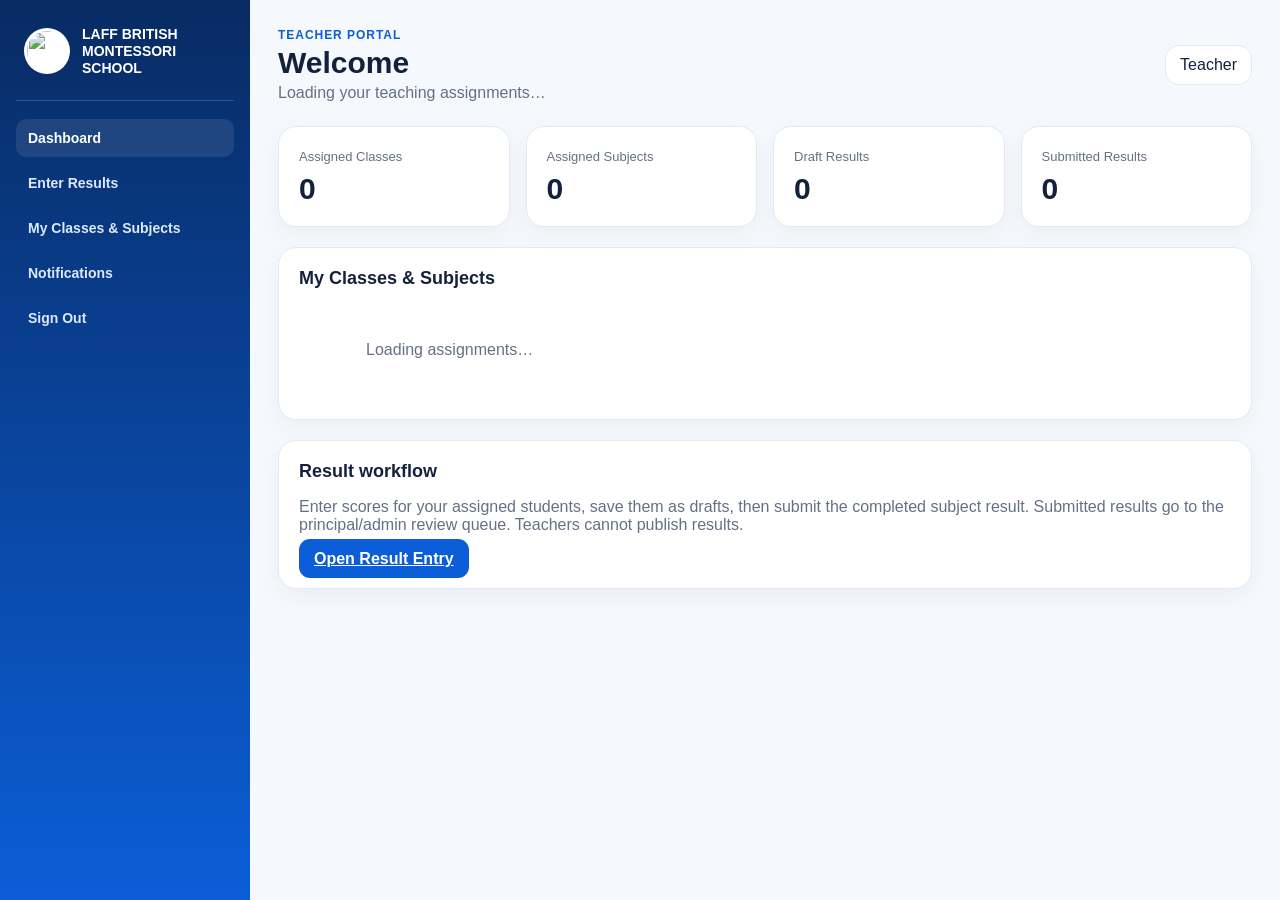
==== index.html @ f20986a4 "Create live teacher dashboard" ====
<!doctype html><html lang="en"><head><meta charset="utf-8"><meta name="viewport" content="width=device-width,initial-scale=1"><title>Teacher Dashboard | Laff British Montessori School</title><link rel="stylesheet" href="assets/styles.css"><script src="https://cdn.jsdelivr.net/npm/@supabase/supabase-js@2"></script><script src="assets/supabase.js"></script></head><body><div class="shell"><aside class="side"><div class="brand"><img src="https://i.ibb.co/whtP8S5v/image.png"><b>LAFF BRITISH<br>MONTESSORI SCHOOL</b></div><nav class="nav"><a class="active" href="index.html">Dashboard</a><a href="results.html">Enter Results</a><a href="#assignments">My Classes & Subjects</a><a href="#">Notifications</a><a href="#" id="signout">Sign Out</a></nav></aside><main class="main"><header class="top"><div><div class="eyebrow">Teacher Portal</div><h1 id="welcome">Welcome</h1><div id="context" style="color:#667085">Loading your teaching assignments…</div></div><div class="userbox" id="teacherbox">Teacher</div></header><section class="grid"><div class="card stat"><span>Assigned Classes</span><strong id="classes">0</strong></div><div class="card stat"><span>Assigned Subjects</span><strong id="subjects">0</strong></div><div class="card stat"><span>Draft Results</span><strong id="drafts">0</strong></div><div class="card stat"><span>Submitted Results</span><strong id="submitted">0</strong></div></section><section class="section" id="assignments"><div class="card"><h2>My Classes & Subjects</h2><div id="assignmentList" class="assignments"><div class="empty">Loading assignments…</div></div></div></section><section class="section"><div class="card"><h2>Result workflow</h2><p style="color:#667085">Enter scores for your assigned students, save them as drafts, then submit the completed subject result. Submitted results go to the principal/admin review queue. Teachers cannot publish results.</p><a class="btn primary" href="results.html">Open Result Entry</a></div></section></main></div><script>const esc=s=>String(s??'').replace(/[&<>"']/g,m=>({'&':'&amp;','<':'&lt;','>':'&gt;','"':'&quot;',"'":'&#039;'}[m]));async function init(){const {data:{user}}=await db.auth.getUser();if(!user){location.href='login.html';return}const {data:p,error:pe}=await db.from('profiles').select('role,full_name,is_active').eq('id',user.id).single();if(pe||!p?.is_active||p.role!=='TEACHER'){await db.auth.signOut();location.href='login.html';return}teacherbox.textContent=p.full_name||user.email;welcome.textContent='Welcome, '+(p.full_name||'Teacher');const {data:t}=await db.from('teachers').select('id,staff_id,full_name,email').eq('user_id',user.id).single();if(!t){assignmentList.innerHTML='<div class="empty">Your teacher profile has not been linked yet. Please contact the administrator.</div>';return}const {data:a,error}=await db.from('class_subjects').select('id,class_id,subject_id,classes(id,name,level),subjects(id,name,code)').eq('teacher_id',t.id);if(error){assignmentList.innerHTML='<div class="empty">Unable to load assignments.</div>';return}const rows=a||[];classes.textContent=new Set(rows.map(x=>x.class_id)).size;subjects.textContent=new Set(rows.map(x=>x.subject_id)).size;assignmentList.innerHTML=rows.length?rows.map(x=>`<article class="assignment"><span class="pill">${esc(x.classes?.level||'Class')}</span><h3>${esc(x.classes?.name||'Class')}</h3><div style="color:#667085;margin-bottom:12px">${esc(x.subjects?.name||'Subject')} ${x.subjects?.code?`· ${esc(x.subjects.code)}`:''}</div><a class="btn secondary" href="results.html?class=${x.class_id}&subject=${x.subject_id}">Enter Result</a></article>`).join(''):'<div class="empty">No class/subject assignments yet.</div>';const {data:r}=await db.from('results').select('status,subject_id,class_subject:subject_id').eq('created_by',user.id);drafts.textContent=(r||[]).filter(x=>x.status==='DRAFT').length;submitted.textContent=(r||[]).filter(x=>x.status==='SUBMITTED').length;context.textContent=`Staff ID: ${t.staff_id||'Not set'} · ${rows.length} teaching assignment(s)`}signout.onclick=async e=>{e.preventDefault();await db.auth.signOut();location.href='login.html'};init();</script></body></html>
---- assets/styles.css ----
:root{--blue:#0b5ed7;--deep:#082b63;--yellow:#f4c20d;--ink:#14213d;--muted:#667085;--bg:#f5f8fc;--line:#e5eaf2;--white:#fff}*{box-sizing:border-box}body{margin:0;font-family:Inter,Arial,sans-serif;background:var(--bg);color:var(--ink)}button,input,select,textarea{font:inherit}.shell{display:flex;min-height:100vh}.side{width:250px;background:linear-gradient(180deg,#082b63,#0b5ed7);color:#fff;padding:22px 16px;position:fixed;inset:0 auto 0 0;z-index:5}.brand{display:flex;gap:12px;align-items:center;padding:4px 8px 24px;border-bottom:1px solid #ffffff2a}.brand img{width:46px;height:46px;border-radius:50%;background:#fff;padding:3px}.brand b{font-size:14px;line-height:1.2}.nav{padding-top:18px;display:grid;gap:7px}.nav a{color:#dce9ff;text-decoration:none;padding:11px 12px;border-radius:10px;font-weight:700;font-size:14px}.nav a:hover,.nav a.active{background:#ffffff18;color:#fff}.main{margin-left:250px;width:calc(100% - 250px);padding:28px}.top{display:flex;justify-content:space-between;align-items:center;gap:16px;margin-bottom:24px}.eyebrow{color:var(--blue);font-size:12px;font-weight:800;text-transform:uppercase;letter-spacing:.08em}.top h1{margin:4px 0;font-size:30px}.userbox{background:#fff;border:1px solid var(--line);padding:10px 14px;border-radius:14px}.grid{display:grid;grid-template-columns:repeat(4,minmax(0,1fr));gap:16px}.card{background:#fff;border:1px solid var(--line);border-radius:18px;padding:20px;box-shadow:0 8px 24px #16345d0b}.stat strong{display:block;font-size:30px;margin-top:7px}.stat span{color:var(--muted);font-size:13px}.section{margin-top:20px}.section h2{font-size:18px;margin:0 0 12px}.assignments{display:grid;grid-template-columns:repeat(3,minmax(0,1fr));gap:14px}.assignment{border:1px solid var(--line);border-radius:16px;padding:18px}.assignment h3{margin:0 0 6px}.pill{display:inline-flex;padding:5px 9px;border-radius:999px;background:#edf4ff;color:var(--blue);font-size:12px;font-weight:800}.btn{border:0;border-radius:11px;padding:11px 15px;font-weight:800;cursor:pointer}.primary{background:var(--blue);color:#fff}.secondary{background:#eef3f9;color:var(--ink)}.danger{background:#feeceb;color:#b42318}.formgrid{display:grid;grid-template-columns:repeat(4,minmax(0,1fr));gap:14px}.field label{display:block;font-size:12px;font-weight:800;margin-bottom:6px}.field input,.field select,.field textarea{width:100%;border:1px solid #d8dee9;border-radius:10px;padding:10px;background:#fff}.tablewrap{overflow:auto;border:1px solid var(--line);border-radius:16px;background:#fff}.table{width:100%;border-collapse:collapse;min-width:900px}.table th,.table td{padding:11px;border-bottom:1px solid var(--line);text-align:left;font-size:13px}.table th{background:#f7f9fc;font-size:11px;text-transform:uppercase;color:#667085}.score{width:90px}.toolbar{display:flex;gap:10px;align-items:end;flex-wrap:wrap}.notice{padding:12px 14px;border-radius:12px;background:#fff7d6;color:#765b00;margin:14px 0}.hidden{display:none!important}.empty{text-align:center;padding:40px;color:var(--muted)}.login{min-height:100vh;display:grid;place-items:center;background:linear-gradient(135deg,#082b63,#0b5ed7)}.loginbox{width:min(430px,92vw);background:#fff;border-radius:22px;padding:32px;box-shadow:0 25px 60px #001b4538}.loginbox img{width:72px;height:72px;display:block;margin:auto;border-radius:50%}.loginbox h1{text-align:center;font-size:24px}.loginbox p{text-align:center;color:var(--muted)}.loginbox .field{margin:14px 0}.loginbox button{width:100%}.toast{position:fixed;right:24px;bottom:24px;background:#12233f;color:#fff;padding:12px 16px;border-radius:12px;z-index:20}.status{font-size:11px;font-weight:800;padding:5px 8px;border-radius:999px}.draft{background:#fff4cc;color:#8a6500}.submitted{background:#e8f1ff;color:#175cd3}.published{background:#e8f7ee;color:#087443}@media(max-width:1000px){.side{width:210px}.main{margin-left:210px;width:calc(100% - 210px)}.grid{grid-template-columns:repeat(2,1fr)}.assignments{grid-template-columns:1fr 1fr}.formgrid{grid-template-columns:1fr 1fr}}@media(max-width:700px){.side{position:static;width:100%;min-height:auto}.shell{display:block}.main{margin:0;width:100%;padding:18px}.nav{grid-template-columns:repeat(2,1fr)}.grid,.assignments,.formgrid{grid-template-columns:1fr}.top{align-items:flex-start;flex-direction:column}.brand{justify-content:center}}
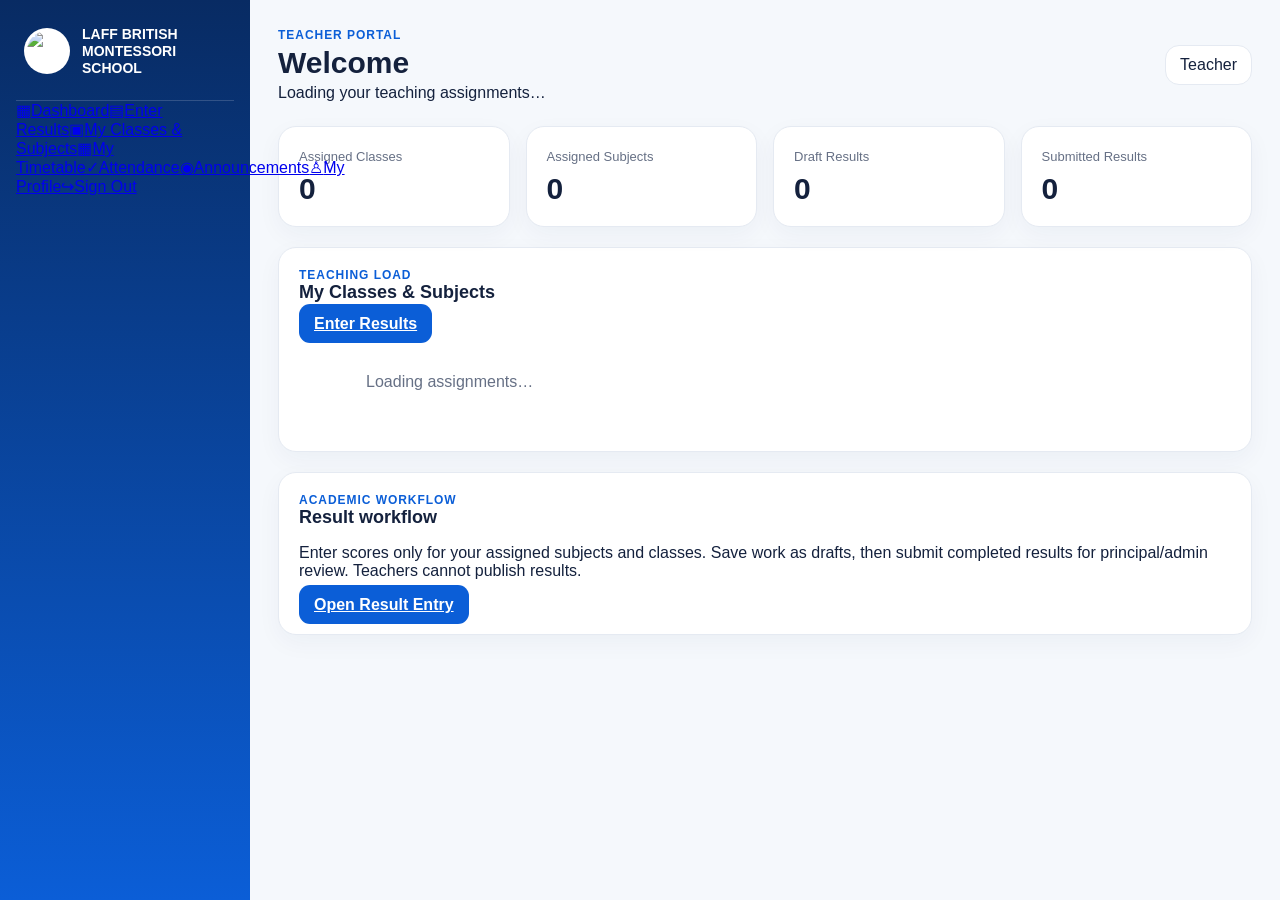
==== commit b212af7e: "Standardize teacher dashboard with shared sidebar" ====
--- a/index.html
+++ b/index.html
@@ -1 +1 @@
-<!doctype html><html lang="en"><head><meta charset="utf-8"><meta name="viewport" content="width=device-width,initial-scale=1"><title>Teacher Dashboard | Laff British Montessori School</title><link rel="stylesheet" href="assets/styles.css"><script src="https://cdn.jsdelivr.net/npm/@supabase/supabase-js@2"></script><script src="assets/supabase.js"></script></head><body><div class="shell"><aside class="side"><div class="brand"><img src="https://i.ibb.co/whtP8S5v/image.png"><b>LAFF BRITISH<br>MONTESSORI SCHOOL</b></div><nav class="nav"><a class="active" href="index.html">Dashboard</a><a href="results.html">Enter Results</a><a href="#assignments">My Classes & Subjects</a><a href="#">Notifications</a><a href="#" id="signout">Sign Out</a></nav></aside><main class="main"><header class="top"><div><div class="eyebrow">Teacher Portal</div><h1 id="welcome">Welcome</h1><div id="context" style="color:#667085">Loading your teaching assignments…</div></div><div class="userbox" id="teacherbox">Teacher</div></header><section class="grid"><div class="card stat"><span>Assigned Classes</span><strong id="classes">0</strong></div><div class="card stat"><span>Assigned Subjects</span><strong id="subjects">0</strong></div><div class="card stat"><span>Draft Results</span><strong id="drafts">0</strong></div><div class="card stat"><span>Submitted Results</span><strong id="submitted">0</strong></div></section><section class="section" id="assignments"><div class="card"><h2>My Classes & Subjects</h2><div id="assignmentList" class="assignments"><div class="empty">Loading assignments…</div></div></div></section><section class="section"><div class="card"><h2>Result workflow</h2><p style="color:#667085">Enter scores for your assigned students, save them as drafts, then submit the completed subject result. Submitted results go to the principal/admin review queue. Teachers cannot publish results.</p><a class="btn primary" href="results.html">Open Result Entry</a></div></section></main></div><script>const esc=s=>String(s??'').replace(/[&<>"']/g,m=>({'&':'&amp;','<':'&lt;','>':'&gt;','"':'&quot;',"'":'&#039;'}[m]));async function init(){const {data:{user}}=await db.auth.getUser();if(!user){location.href='login.html';return}const {data:p,error:pe}=await db.from('profiles').select('role,full_name,is_active').eq('id',user.id).single();if(pe||!p?.is_active||p.role!=='TEACHER'){await db.auth.signOut();location.href='login.html';return}teacherbox.textContent=p.full_name||user.email;welcome.textContent='Welcome, '+(p.full_name||'Teacher');const {data:t}=await db.from('teachers').select('id,staff_id,full_name,email').eq('user_id',user.id).single();if(!t){assignmentList.innerHTML='<div class="empty">Your teacher profile has not been linked yet. Please contact the administrator.</div>';return}const {data:a,error}=await db.from('class_subjects').select('id,class_id,subject_id,classes(id,name,level),subjects(id,name,code)').eq('teacher_id',t.id);if(error){assignmentList.innerHTML='<div class="empty">Unable to load assignments.</div>';return}const rows=a||[];classes.textContent=new Set(rows.map(x=>x.class_id)).size;subjects.textContent=new Set(rows.map(x=>x.subject_id)).size;assignmentList.innerHTML=rows.length?rows.map(x=>`<article class="assignment"><span class="pill">${esc(x.classes?.level||'Class')}</span><h3>${esc(x.classes?.name||'Class')}</h3><div style="color:#667085;margin-bottom:12px">${esc(x.subjects?.name||'Subject')} ${x.subjects?.code?`· ${esc(x.subjects.code)}`:''}</div><a class="btn secondary" href="results.html?class=${x.class_id}&subject=${x.subject_id}">Enter Result</a></article>`).join(''):'<div class="empty">No class/subject assignments yet.</div>';const {data:r}=await db.from('results').select('status,subject_id,class_subject:subject_id').eq('created_by',user.id);drafts.textContent=(r||[]).filter(x=>x.status==='DRAFT').length;submitted.textContent=(r||[]).filter(x=>x.status==='SUBMITTED').length;context.textContent=`Staff ID: ${t.staff_id||'Not set'} · ${rows.length} teaching assignment(s)`}signout.onclick=async e=>{e.preventDefault();await db.auth.signOut();location.href='login.html'};init();</script></body></html>+<!doctype html><html lang="en"><head><meta charset="utf-8"><meta name="viewport" content="width=device-width,initial-scale=1"><title>Teacher Dashboard | Laff British Montessori School</title><link rel="stylesheet" href="assets/styles.css"><script src="https://cdn.jsdelivr.net/npm/@supabase/supabase-js@2"></script><script src="assets/supabase.js"></script></head><body><div class="shell"><aside class="side"><div class="brand"><img src="https://i.ibb.co/whtP8S5v/image.png" alt="Laff British Montessori School"><b>LAFF BRITISH<br>MONTESSORI SCHOOL</b></div><nav></nav></aside><main class="main"><header class="top"><div><div class="eyebrow">Teacher Portal</div><h1 id="welcome">Welcome</h1><div id="context">Loading your teaching assignments…</div></div><div class="userbox" id="teacherbox">Teacher</div></header><section class="grid"><div class="card stat"><span>Assigned Classes</span><strong id="classes">0</strong></div><div class="card stat"><span>Assigned Subjects</span><strong id="subjects">0</strong></div><div class="card stat"><span>Draft Results</span><strong id="drafts">0</strong></div><div class="card stat"><span>Submitted Results</span><strong id="submitted">0</strong></div></section><section class="section" id="assignments"><div class="card"><div class="section-head"><div><div class="eyebrow">Teaching Load</div><h2>My Classes & Subjects</h2></div><a class="btn primary" href="results.html">Enter Results</a></div><div id="assignmentList" class="assignments"><div class="empty">Loading assignments…</div></div></div></section><section class="section"><div class="card"><div class="section-head"><div><div class="eyebrow">Academic Workflow</div><h2>Result workflow</h2></div></div><p class="muted">Enter scores only for your assigned subjects and classes. Save work as drafts, then submit completed results for principal/admin review. Teachers cannot publish results.</p><a class="btn primary" href="results.html">Open Result Entry</a></div></section></main></div><script src="assets/sidebar.js"></script><script>const esc=s=>String(s??'').replace(/[&<>"']/g,m=>({'&':'&amp;','<':'&lt;','>':'&gt;','"':'&quot;',"'":'&#039;'}[m]));async function init(){const {data:{user}}=await db.auth.getUser();if(!user){location.href='login.html';return}const {data:p,error:pe}=await db.from('profiles').select('role,full_name,is_active').eq('id',user.id).single();if(pe||!p?.is_active||p.role!=='TEACHER'){await db.auth.signOut();location.href='login.html';return}teacherbox.textContent=p.full_name||user.email;welcome.textContent='Welcome, '+(p.full_name||'Teacher');const {data:t}=await db.from('teachers').select('id,staff_id,full_name,email').eq('user_id',user.id).single();if(!t){assignmentList.innerHTML='<div class="empty">Your teacher profile has not been linked yet. Please contact the administrator.</div>';return}const {data:a,error}=await db.from('class_subjects').select('id,class_id,subject_id,classes(id,name,level),subjects(id,name,code)').eq('teacher_id',t.id);if(error){assignmentList.innerHTML='<div class="empty">Unable to load assignments.</div>';return}const rows=a||[];classes.textContent=new Set(rows.map(x=>x.class_id)).size;subjects.textContent=new Set(rows.map(x=>x.subject_id)).size;assignmentList.innerHTML=rows.length?rows.map(x=>`<article class="assignment"><span class="pill">${esc(x.classes?.level||'Class')}</span><h3>${esc(x.classes?.name||'Class')}</h3><div class="muted assignment-subject">${esc(x.subjects?.name||'Subject')} ${x.subjects?.code?`· ${esc(x.subjects.code)}`:''}</div><a class="btn secondary" href="results.html?class=${x.class_id}&subject=${x.subject_id}">Enter Result</a></article>`).join(''):'<div class="empty">No class/subject assignments yet.</div>';const {data:r}=await db.from('results').select('status,subject_id').eq('created_by',user.id);drafts.textContent=(r||[]).filter(x=>x.status==='DRAFT').length;submitted.textContent=(r||[]).filter(x=>x.status==='SUBMITTED').length;context.textContent=`Staff ID: ${t.staff_id||'Not set'} · ${rows.length} teaching assignment(s)`}init();</script></body></html>
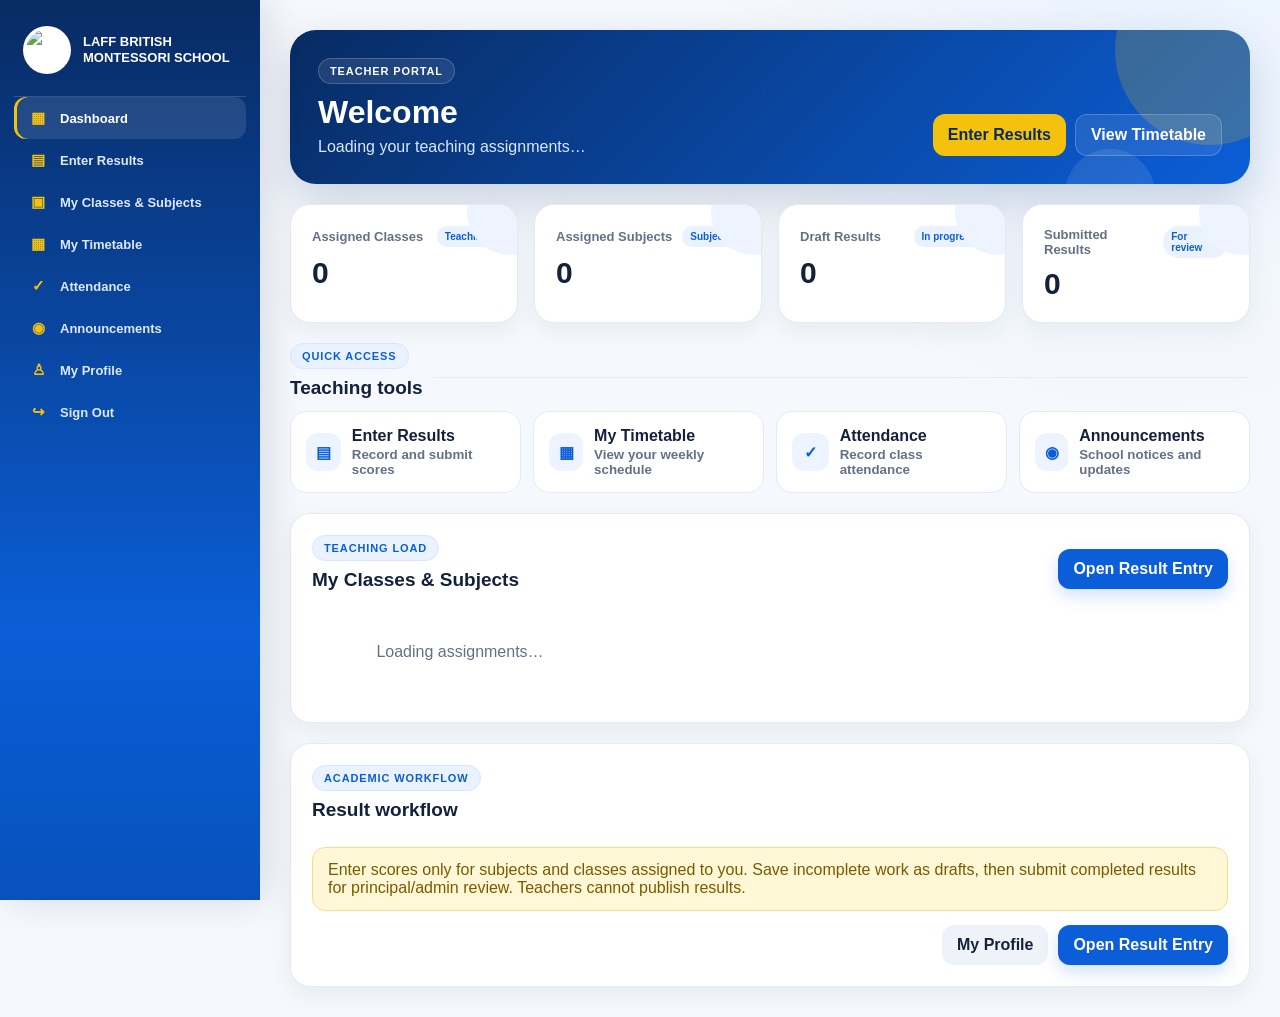
==== commit 0396f847: "Upgrade teacher dashboard experience" ====
--- a/index.html
+++ b/index.html
@@ -1 +1 @@
-<!doctype html><html lang="en"><head><meta charset="utf-8"><meta name="viewport" content="width=device-width,initial-scale=1"><title>Teacher Dashboard | Laff British Montessori School</title><link rel="stylesheet" href="assets/styles.css"><script src="https://cdn.jsdelivr.net/npm/@supabase/supabase-js@2"></script><script src="assets/supabase.js"></script></head><body><div class="shell"><aside class="side"><div class="brand"><img src="https://i.ibb.co/whtP8S5v/image.png" alt="Laff British Montessori School"><b>LAFF BRITISH<br>MONTESSORI SCHOOL</b></div><nav></nav></aside><main class="main"><header class="top"><div><div class="eyebrow">Teacher Portal</div><h1 id="welcome">Welcome</h1><div id="context">Loading your teaching assignments…</div></div><div class="userbox" id="teacherbox">Teacher</div></header><section class="grid"><div class="card stat"><span>Assigned Classes</span><strong id="classes">0</strong></div><div class="card stat"><span>Assigned Subjects</span><strong id="subjects">0</strong></div><div class="card stat"><span>Draft Results</span><strong id="drafts">0</strong></div><div class="card stat"><span>Submitted Results</span><strong id="submitted">0</strong></div></section><section class="section" id="assignments"><div class="card"><div class="section-head"><div><div class="eyebrow">Teaching Load</div><h2>My Classes & Subjects</h2></div><a class="btn primary" href="results.html">Enter Results</a></div><div id="assignmentList" class="assignments"><div class="empty">Loading assignments…</div></div></div></section><section class="section"><div class="card"><div class="section-head"><div><div class="eyebrow">Academic Workflow</div><h2>Result workflow</h2></div></div><p class="muted">Enter scores only for your assigned subjects and classes. Save work as drafts, then submit completed results for principal/admin review. Teachers cannot publish results.</p><a class="btn primary" href="results.html">Open Result Entry</a></div></section></main></div><script src="assets/sidebar.js"></script><script>const esc=s=>String(s??'').replace(/[&<>"']/g,m=>({'&':'&amp;','<':'&lt;','>':'&gt;','"':'&quot;',"'":'&#039;'}[m]));async function init(){const {data:{user}}=await db.auth.getUser();if(!user){location.href='login.html';return}const {data:p,error:pe}=await db.from('profiles').select('role,full_name,is_active').eq('id',user.id).single();if(pe||!p?.is_active||p.role!=='TEACHER'){await db.auth.signOut();location.href='login.html';return}teacherbox.textContent=p.full_name||user.email;welcome.textContent='Welcome, '+(p.full_name||'Teacher');const {data:t}=await db.from('teachers').select('id,staff_id,full_name,email').eq('user_id',user.id).single();if(!t){assignmentList.innerHTML='<div class="empty">Your teacher profile has not been linked yet. Please contact the administrator.</div>';return}const {data:a,error}=await db.from('class_subjects').select('id,class_id,subject_id,classes(id,name,level),subjects(id,name,code)').eq('teacher_id',t.id);if(error){assignmentList.innerHTML='<div class="empty">Unable to load assignments.</div>';return}const rows=a||[];classes.textContent=new Set(rows.map(x=>x.class_id)).size;subjects.textContent=new Set(rows.map(x=>x.subject_id)).size;assignmentList.innerHTML=rows.length?rows.map(x=>`<article class="assignment"><span class="pill">${esc(x.classes?.level||'Class')}</span><h3>${esc(x.classes?.name||'Class')}</h3><div class="muted assignment-subject">${esc(x.subjects?.name||'Subject')} ${x.subjects?.code?`· ${esc(x.subjects.code)}`:''}</div><a class="btn secondary" href="results.html?class=${x.class_id}&subject=${x.subject_id}">Enter Result</a></article>`).join(''):'<div class="empty">No class/subject assignments yet.</div>';const {data:r}=await db.from('results').select('status,subject_id').eq('created_by',user.id);drafts.textContent=(r||[]).filter(x=>x.status==='DRAFT').length;submitted.textContent=(r||[]).filter(x=>x.status==='SUBMITTED').length;context.textContent=`Staff ID: ${t.staff_id||'Not set'} · ${rows.length} teaching assignment(s)`}init();</script></body></html>+<!doctype html><html lang="en"><head><meta charset="utf-8"><meta name="viewport" content="width=device-width,initial-scale=1"><title>Teacher Dashboard | Laff British Montessori School</title><link rel="stylesheet" href="assets/styles.css"><style>.dashboard-hero{background:linear-gradient(135deg,#082b63,#0b5ed7);color:#fff;border-radius:26px;padding:28px;position:relative;overflow:hidden;margin-bottom:20px;box-shadow:0 18px 45px rgba(8,43,99,.18)}.dashboard-hero:after{content:'';position:absolute;width:190px;height:190px;border-radius:50%;right:-55px;top:-75px;background:#f4c20d33}.dashboard-hero:before{content:'';position:absolute;width:90px;height:90px;border-radius:50%;right:95px;bottom:-55px;background:#ffffff18}.hero-row{display:flex;justify-content:space-between;align-items:flex-end;gap:20px;position:relative;z-index:1}.hero-row h1{font-size:32px;margin:10px 0 7px}.hero-row p{margin:0;color:#dbe8ff;max-width:650px}.hero-actions{display:flex;gap:9px;flex-wrap:wrap}.hero-actions .btn{background:#f4c20d;color:#082b63}.hero-actions .btn.alt{background:#ffffff18;color:#fff;border:1px solid #ffffff33}.stat .label-row{display:flex;justify-content:space-between;gap:8px;align-items:center}.stat .mini{font-size:10px;font-weight:900;color:#0b5ed7;background:#eaf2ff;padding:5px 8px;border-radius:999px}.section-title{display:flex;align-items:center;gap:10px}.section-title:after{content:'';height:1px;background:#e7edf5;flex:1}.assignment .assignment-top{display:flex;justify-content:space-between;gap:10px;align-items:flex-start}.quick-grid{display:grid;grid-template-columns:repeat(4,1fr);gap:12px}.quick-link{display:flex;align-items:center;gap:11px;padding:15px;border:1px solid var(--line);border-radius:16px;text-decoration:none;color:var(--ink);background:#fff;font-weight:800;transition:.2s}.quick-link:hover{transform:translateY(-2px);box-shadow:0 10px 25px rgba(17,45,80,.08)}.quick-icon{width:38px;height:38px;border-radius:12px;display:grid;place-items:center;background:#edf4ff;color:#0b5ed7;font-weight:900}.quick-link small{display:block;color:var(--muted);font-weight:600;margin-top:2px}@media(max-width:1000px){.quick-grid{grid-template-columns:1fr 1fr}}@media(max-width:700px){.hero-row{align-items:flex-start;flex-direction:column}.hero-actions{width:100%}.hero-actions .btn{flex:1}}</style><script src="https://cdn.jsdelivr.net/npm/@supabase/supabase-js@2"></script><script src="assets/supabase.js"></script></head><body><div class="shell"><aside class="side"><div class="brand"><img src="https://i.ibb.co/whtP8S5v/image.png" alt="Laff British Montessori School"><b>LAFF BRITISH<br>MONTESSORI SCHOOL</b></div><nav></nav></aside><main class="main"><section class="dashboard-hero"><div class="hero-row"><div><div class="eyebrow" style="background:#ffffff18;color:#fff;border-color:#ffffff30">Teacher Portal</div><h1 id="welcome">Welcome</h1><p id="context">Loading your teaching assignments…</p></div><div class="hero-actions"><a class="btn" href="results.html">Enter Results</a><a class="btn alt" href="timetable.html">View Timetable</a></div></div></section><section class="grid"><div class="card stat"><div class="label-row"><span>Assigned Classes</span><span class="mini">Teaching</span></div><strong id="classes">0</strong></div><div class="card stat"><div class="label-row"><span>Assigned Subjects</span><span class="mini">Subjects</span></div><strong id="subjects">0</strong></div><div class="card stat"><div class="label-row"><span>Draft Results</span><span class="mini">In progress</span></div><strong id="drafts">0</strong></div><div class="card stat"><div class="label-row"><span>Submitted Results</span><span class="mini">For review</span></div><strong id="submitted">0</strong></div></section><section class="section"><div class="section-title"><div><div class="eyebrow">Quick Access</div><h2>Teaching tools</h2></div></div><div class="quick-grid"><a class="quick-link" href="results.html"><span class="quick-icon">▤</span><span>Enter Results<small>Record and submit scores</small></span></a><a class="quick-link" href="timetable.html"><span class="quick-icon">▦</span><span>My Timetable<small>View your weekly schedule</small></span></a><a class="quick-link" href="attendance.html"><span class="quick-icon">✓</span><span>Attendance<small>Record class attendance</small></span></a><a class="quick-link" href="announcements.html"><span class="quick-icon">◉</span><span>Announcements<small>School notices and updates</small></span></a></div></section><section class="section" id="assignments"><div class="card"><div class="section-head"><div><div class="eyebrow">Teaching Load</div><h2>My Classes & Subjects</h2></div><a class="btn primary" href="results.html">Open Result Entry</a></div><div id="assignmentList" class="assignments"><div class="empty">Loading assignments…</div></div></div></section><section class="section"><div class="card"><div class="section-head"><div><div class="eyebrow">Academic Workflow</div><h2>Result workflow</h2></div></div><div class="notice">Enter scores only for subjects and classes assigned to you. Save incomplete work as drafts, then submit completed results for principal/admin review. Teachers cannot publish results.</div><div class="actions" style="margin-top:0"><a class="btn secondary" href="profile.html">My Profile</a><a class="btn primary" href="results.html">Open Result Entry</a></div></div></section></main></div><script src="assets/sidebar.js"></script><script>const esc=s=>String(s??'').replace(/[&<>"']/g,m=>({'&':'&amp;','<':'&lt;','>':'&gt;','"':'&quot;',"'":'&#039;'}[m]));async function init(){const {data:{user}}=await db.auth.getUser();if(!user){location.href='login.html';return}const {data:p,error:pe}=await db.from('profiles').select('role,full_name,is_active').eq('id',user.id).single();if(pe||!p?.is_active||p.role!=='TEACHER'){await db.auth.signOut();location.href='login.html';return}teacherbox.textContent=p.full_name||user.email;welcome.textContent='Welcome, '+(p.full_name||'Teacher');const {data:t}=await db.from('teachers').select('id,staff_id,full_name,email').eq('user_id',user.id).single();if(!t){assignmentList.innerHTML='<div class="empty">Your teacher profile has not been linked yet. Please contact the administrator.</div>';return}const {data:a,error}=await db.from('class_subjects').select('id,class_id,subject_id,classes(id,name,level),subjects(id,name,code)').eq('teacher_id',t.id);if(error){assignmentList.innerHTML='<div class="empty">Unable to load assignments.</div>';return}const rows=a||[];classes.textContent=new Set(rows.map(x=>x.class_id)).size;subjects.textContent=new Set(rows.map(x=>x.subject_id)).size;assignmentList.innerHTML=rows.length?rows.map(x=>`<article class="assignment"><div class="assignment-top"><span class="pill">${esc(x.classes?.level||'Class')}</span><span class="small muted">Assigned</span></div><h3>${esc(x.classes?.name||'Class')}</h3><div class="muted assignment-subject">${esc(x.subjects?.name||'Subject')} ${x.subjects?.code?`· ${esc(x.subjects.code)}`:''}</div><a class="btn secondary" href="results.html?class=${x.class_id}&subject=${x.subject_id}">Enter Result</a></article>`).join(''):'<div class="empty">No class/subject assignments yet.</div>';const {data:r}=await db.from('results').select('status,subject_id').eq('created_by',user.id);drafts.textContent=(r||[]).filter(x=>x.status==='DRAFT').length;submitted.textContent=(r||[]).filter(x=>x.status==='SUBMITTED').length;context.textContent=`Staff ID: ${t.staff_id||'Not set'} · ${rows.length} teaching assignment(s)`}init();</script></body></html>
--- a/assets/styles.css
+++ b/assets/styles.css
@@ -1 +1,2 @@
-:root{--blue:#0b5ed7;--deep:#082b63;--yellow:#f4c20d;--ink:#14213d;--muted:#667085;--bg:#f5f8fc;--line:#e5eaf2;--white:#fff}*{box-sizing:border-box}body{margin:0;font-family:Inter,Arial,sans-serif;background:var(--bg);color:var(--ink)}button,input,select,textarea{font:inherit}.shell{display:flex;min-height:100vh}.side{width:250px;background:linear-gradient(180deg,#082b63,#0b5ed7);color:#fff;padding:22px 16px;position:fixed;inset:0 auto 0 0;z-index:5}.brand{display:flex;gap:12px;align-items:center;padding:4px 8px 24px;border-bottom:1px solid #ffffff2a}.brand img{width:46px;height:46px;border-radius:50%;background:#fff;padding:3px}.brand b{font-size:14px;line-height:1.2}.nav{padding-top:18px;display:grid;gap:7px}.nav a{color:#dce9ff;text-decoration:none;padding:11px 12px;border-radius:10px;font-weight:700;font-size:14px}.nav a:hover,.nav a.active{background:#ffffff18;color:#fff}.main{margin-left:250px;width:calc(100% - 250px);padding:28px}.top{display:flex;justify-content:space-between;align-items:center;gap:16px;margin-bottom:24px}.eyebrow{color:var(--blue);font-size:12px;font-weight:800;text-transform:uppercase;letter-spacing:.08em}.top h1{margin:4px 0;font-size:30px}.userbox{background:#fff;border:1px solid var(--line);padding:10px 14px;border-radius:14px}.grid{display:grid;grid-template-columns:repeat(4,minmax(0,1fr));gap:16px}.card{background:#fff;border:1px solid var(--line);border-radius:18px;padding:20px;box-shadow:0 8px 24px #16345d0b}.stat strong{display:block;font-size:30px;margin-top:7px}.stat span{color:var(--muted);font-size:13px}.section{margin-top:20px}.section h2{font-size:18px;margin:0 0 12px}.assignments{display:grid;grid-template-columns:repeat(3,minmax(0,1fr));gap:14px}.assignment{border:1px solid var(--line);border-radius:16px;padding:18px}.assignment h3{margin:0 0 6px}.pill{display:inline-flex;padding:5px 9px;border-radius:999px;background:#edf4ff;color:var(--blue);font-size:12px;font-weight:800}.btn{border:0;border-radius:11px;padding:11px 15px;font-weight:800;cursor:pointer}.primary{background:var(--blue);color:#fff}.secondary{background:#eef3f9;color:var(--ink)}.danger{background:#feeceb;color:#b42318}.formgrid{display:grid;grid-template-columns:repeat(4,minmax(0,1fr));gap:14px}.field label{display:block;font-size:12px;font-weight:800;margin-bottom:6px}.field input,.field select,.field textarea{width:100%;border:1px solid #d8dee9;border-radius:10px;padding:10px;background:#fff}.tablewrap{overflow:auto;border:1px solid var(--line);border-radius:16px;background:#fff}.table{width:100%;border-collapse:collapse;min-width:900px}.table th,.table td{padding:11px;border-bottom:1px solid var(--line);text-align:left;font-size:13px}.table th{background:#f7f9fc;font-size:11px;text-transform:uppercase;color:#667085}.score{width:90px}.toolbar{display:flex;gap:10px;align-items:end;flex-wrap:wrap}.notice{padding:12px 14px;border-radius:12px;background:#fff7d6;color:#765b00;margin:14px 0}.hidden{display:none!important}.empty{text-align:center;padding:40px;color:var(--muted)}.login{min-height:100vh;display:grid;place-items:center;background:linear-gradient(135deg,#082b63,#0b5ed7)}.loginbox{width:min(430px,92vw);background:#fff;border-radius:22px;padding:32px;box-shadow:0 25px 60px #001b4538}.loginbox img{width:72px;height:72px;display:block;margin:auto;border-radius:50%}.loginbox h1{text-align:center;font-size:24px}.loginbox p{text-align:center;color:var(--muted)}.loginbox .field{margin:14px 0}.loginbox button{width:100%}.toast{position:fixed;right:24px;bottom:24px;background:#12233f;color:#fff;padding:12px 16px;border-radius:12px;z-index:20}.status{font-size:11px;font-weight:800;padding:5px 8px;border-radius:999px}.draft{background:#fff4cc;color:#8a6500}.submitted{background:#e8f1ff;color:#175cd3}.published{background:#e8f7ee;color:#087443}@media(max-width:1000px){.side{width:210px}.main{margin-left:210px;width:calc(100% - 210px)}.grid{grid-template-columns:repeat(2,1fr)}.assignments{grid-template-columns:1fr 1fr}.formgrid{grid-template-columns:1fr 1fr}}@media(max-width:700px){.side{position:static;width:100%;min-height:auto}.shell{display:block}.main{margin:0;width:100%;padding:18px}.nav{grid-template-columns:repeat(2,1fr)}.grid,.assignments,.formgrid{grid-template-columns:1fr}.top{align-items:flex-start;flex-direction:column}.brand{justify-content:center}}
+:root{--blue:#0b5ed7;--deep:#082b63;--yellow:#f4c20d;--ink:#14213d;--muted:#667085;--bg:#f5f8fc;--line:#e5eaf2;--white:#fff}*{box-sizing:border-box}html{scroll-behavior:smooth}body{margin:0;font-family:Inter,Arial,sans-serif;background:radial-gradient(circle at 90% 0,#eaf3ff 0,transparent 28%),var(--bg);color:var(--ink)}button,input,select,textarea{font:inherit}.shell{display:flex;min-height:100vh}.side{width:260px;background:linear-gradient(180deg,#082b63 0%,#0b5ed7 70%,#0751bc 100%);color:#fff;padding:20px 14px;position:fixed;inset:0 auto 0 0;z-index:5;box-shadow:8px 0 35px rgba(5,28,62,.12);overflow:auto}.brand{display:flex;gap:12px;align-items:center;padding:6px 9px 22px;border-bottom:1px solid #ffffff2a}.brand img{width:48px;height:48px;border-radius:50%;background:#fff;padding:3px;transition:.3s}.brand:hover img{transform:scale(1.05) rotate(-3deg)}.brand b{font-size:13px;line-height:1.25}.nav{padding-top:18px;display:grid;gap:7px}.nav a,.nav-link{display:flex;align-items:center;gap:11px;color:#dce9ff;text-decoration:none;padding:12px 13px;border-radius:12px;font-weight:800;font-size:13px;position:relative;transition:transform .2s,background .2s,color .2s}.nav a:hover,.nav-link:hover{background:#ffffff15;color:#fff;transform:translateX(2px)}.nav a.active,.nav-link.active{background:#ffffff1c;color:#fff;box-shadow:inset 3px 0 var(--yellow)}.nav-icon{width:22px;text-align:center;color:var(--yellow);font-size:15px}.main{margin-left:260px;width:calc(100% - 260px);padding:30px;min-width:0}.top{display:flex;justify-content:space-between;align-items:center;gap:16px;margin-bottom:25px}.eyebrow{display:inline-flex;align-items:center;gap:7px;color:var(--blue);background:#eaf2ff;border:1px solid #d8e7ff;border-radius:999px;padding:6px 11px;font-size:11px;font-weight:900;text-transform:uppercase;letter-spacing:.08em}.top h1{margin:9px 0 4px;font-size:30px;letter-spacing:-.02em}.top .muted,.muted{color:var(--muted)}.userbox{background:#fff;border:1px solid var(--line);padding:11px 15px;border-radius:999px;font-weight:800;box-shadow:0 7px 22px rgba(22,52,93,.06)}.grid{display:grid;grid-template-columns:repeat(4,minmax(0,1fr));gap:16px}.card{background:#fff;border:1px solid var(--line);border-radius:20px;padding:21px;box-shadow:0 8px 24px rgba(22,52,93,.06);transition:transform .22s,box-shadow .22s,border-color .22s}.card:hover{transform:translateY(-2px);box-shadow:0 16px 38px rgba(17,45,80,.08);border-color:#d9e4f3}.stat{position:relative;overflow:hidden}.stat:after{content:'';position:absolute;width:85px;height:85px;border-radius:50%;right:-35px;top:-35px;background:#edf4ff}.stat strong{display:block;font-size:30px;margin-top:9px;position:relative;z-index:1}.stat span{color:var(--muted);font-size:13px;font-weight:700}.section{margin-top:20px}.section h2{font-size:19px;margin:8px 0 12px}.section-head{display:flex;justify-content:space-between;align-items:center;gap:15px;flex-wrap:wrap}.assignments{display:grid;grid-template-columns:repeat(3,minmax(0,1fr));gap:14px}.assignment{border:1px solid var(--line);border-radius:17px;padding:18px;transition:.2s;background:linear-gradient(180deg,#fff,#fbfdff)}.assignment:hover{transform:translateY(-3px);box-shadow:0 12px 28px rgba(15,45,80,.08)}.assignment h3{margin:10px 0 6px}.assignment-subject{margin-bottom:13px}.pill{display:inline-flex;padding:6px 10px;border-radius:999px;background:#edf4ff;color:var(--blue);font-size:11px;font-weight:900}.btn{border:0;border-radius:12px;padding:11px 15px;font-weight:900;cursor:pointer;transition:.2s;text-decoration:none;display:inline-flex;align-items:center;justify-content:center}.btn:hover{transform:translateY(-1px)}.primary{background:var(--blue);color:#fff;box-shadow:0 7px 16px rgba(11,94,215,.18)}.secondary{background:#eef3f9;color:var(--ink)}.danger{background:#feeceb;color:#b42318}.formgrid{display:grid;grid-template-columns:repeat(4,minmax(0,1fr));gap:14px}.field label{display:block;font-size:12px;font-weight:800;margin-bottom:6px}.field input,.field select,.field textarea{width:100%;border:1px solid #d8dee9;border-radius:11px;padding:10px;background:#fff;outline:none}.field input:focus,.field select:focus,.field textarea:focus{border-color:var(--blue);box-shadow:0 0 0 3px #0b5ed713}.tablewrap{overflow:auto;border:1px solid var(--line);border-radius:16px;background:#fff}.table{width:100%;border-collapse:collapse;min-width:900px}.table th,.table td{padding:11px;border-bottom:1px solid var(--line);text-align:left;font-size:13px}.table th{background:#f7f9fc;font-size:11px;text-transform:uppercase;color:#667085;position:sticky;top:0}.score{width:90px}.notice{padding:13px 15px;border-radius:13px;background:#fff7d6;color:#765b00;margin:14px 0;border:1px solid #f3df86}.student-summary{display:flex;justify-content:space-between;gap:12px;align-items:center;flex-wrap:wrap;margin:18px 0;padding:16px;border:1px solid #e6e9ef;border-radius:16px;background:#f8fafc}.student-summary strong{font-size:18px}.student-summary span{color:var(--muted)}.small{font-size:12px}.actions{display:flex;justify-content:flex-end;gap:10px;margin-top:16px;flex-wrap:wrap}.hidden{display:none!important}.empty{text-align:center;padding:40px;color:var(--muted)}.toast{position:fixed;right:24px;bottom:24px;background:#12233f;color:#fff;padding:12px 16px;border-radius:12px;z-index:20}.status{font-size:11px;font-weight:900;padding:5px 8px;border-radius:999px}.draft{background:#fff4cc;color:#8a6500}.submitted{background:#e8f1ff;color:#175cd3}.published{background:#e8f7ee;color:#087443}.login{min-height:100vh;display:grid;place-items:center;background:radial-gradient(circle at 15% 15%,#4f91ed 0,transparent 28%),linear-gradient(135deg,#082b63,#0b5ed7)}.loginbox{width:min(430px,92vw);background:#fff;border-radius:24px;padding:32px;box-shadow:0 25px 60px #001b4538}.loginbox img{width:76px;height:76px;display:block;margin:auto;border-radius:50%;background:#fff;padding:3px;box-shadow:0 8px 22px #082b6320}.loginbox h1{text-align:center;font-size:25px}.loginbox p{text-align:center;color:var(--muted)}.loginbox .field{margin:14px 0}.loginbox button{width:100%}@media(max-width:1000px){.side{width:220px}.main{margin-left:220px;width:calc(100% - 220px)}.grid{grid-template-columns:repeat(2,1fr)}.assignments{grid-template-columns:1fr 1fr}.formgrid{grid-template-columns:1fr 1fr}}@media(max-width:700px){.side{position:static;width:100%;min-height:auto}.shell{display:block}.main{margin:0;width:100%;padding:18px}.nav{grid-template-columns:repeat(2,1fr)}.grid,.assignments,.formgrid{grid-template-columns:1fr}.top{align-items:flex-start;flex-direction:column}.brand{justify-content:center}.section-head{align-items:flex-start}.userbox{align-self:stretch;text-align:center}}
+@media(prefers-reduced-motion:reduce){*,*:before{animation:none!important;transition:none!important}}
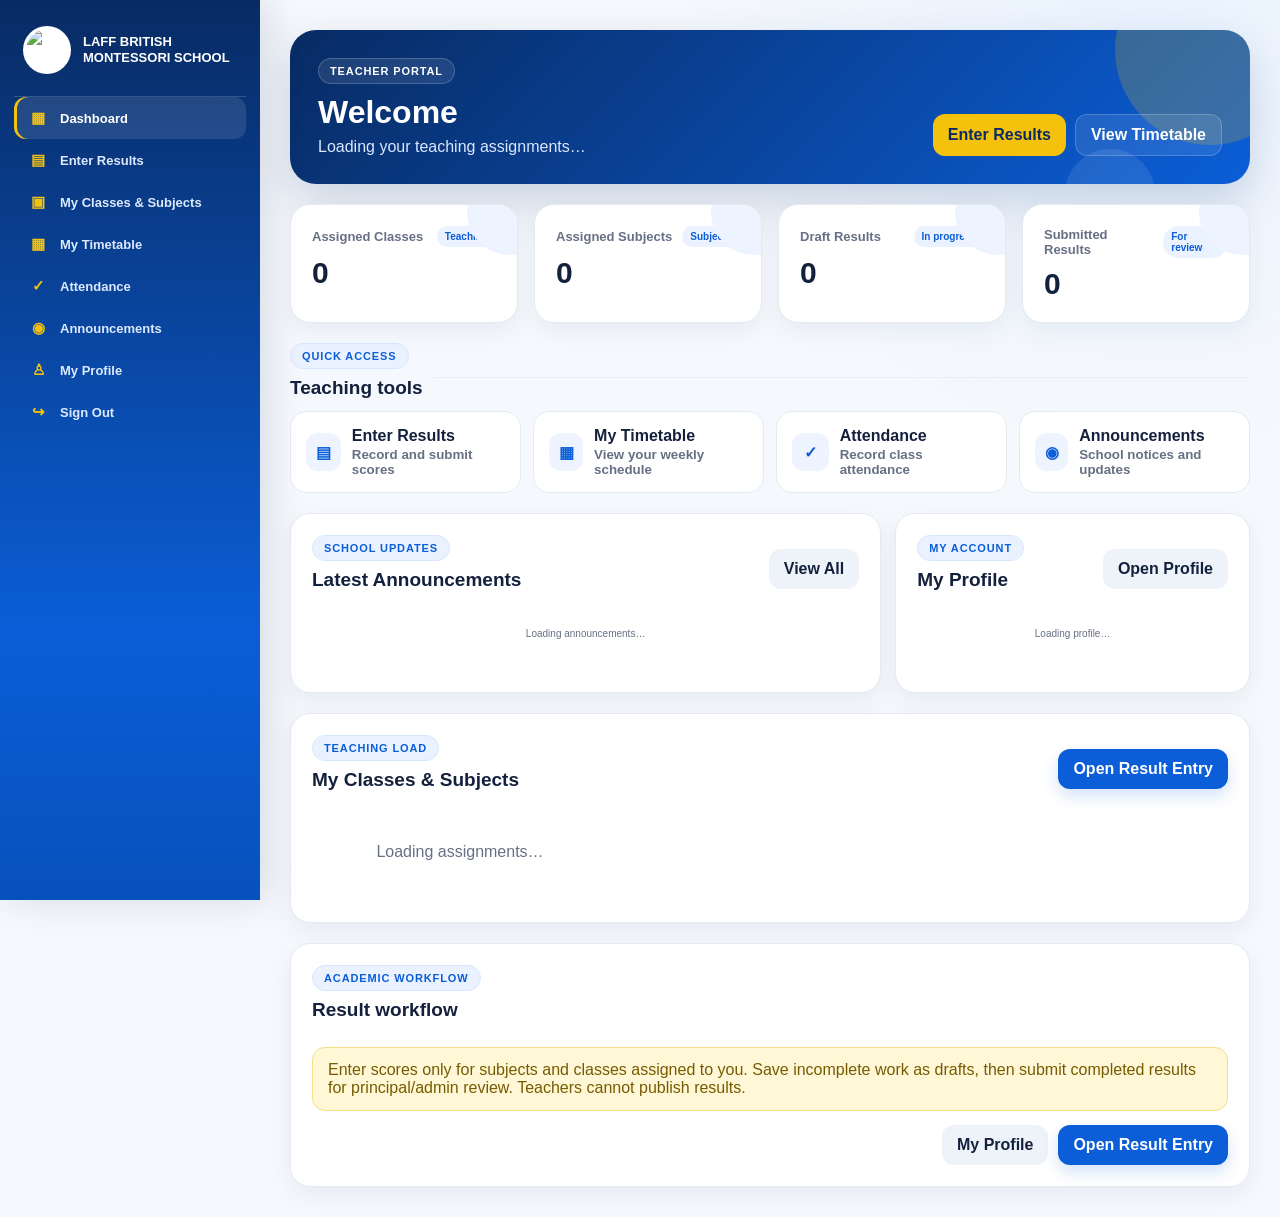
==== commit 92368774: "Add teacher announcements and profile dashboard cards" ====
--- a/index.html
+++ b/index.html
@@ -1 +1,19 @@
-<!doctype html><html lang="en"><head><meta charset="utf-8"><meta name="viewport" content="width=device-width,initial-scale=1"><title>Teacher Dashboard | Laff British Montessori School</title><link rel="stylesheet" href="assets/styles.css"><style>.dashboard-hero{background:linear-gradient(135deg,#082b63,#0b5ed7);color:#fff;border-radius:26px;padding:28px;position:relative;overflow:hidden;margin-bottom:20px;box-shadow:0 18px 45px rgba(8,43,99,.18)}.dashboard-hero:after{content:'';position:absolute;width:190px;height:190px;border-radius:50%;right:-55px;top:-75px;background:#f4c20d33}.dashboard-hero:before{content:'';position:absolute;width:90px;height:90px;border-radius:50%;right:95px;bottom:-55px;background:#ffffff18}.hero-row{display:flex;justify-content:space-between;align-items:flex-end;gap:20px;position:relative;z-index:1}.hero-row h1{font-size:32px;margin:10px 0 7px}.hero-row p{margin:0;color:#dbe8ff;max-width:650px}.hero-actions{display:flex;gap:9px;flex-wrap:wrap}.hero-actions .btn{background:#f4c20d;color:#082b63}.hero-actions .btn.alt{background:#ffffff18;color:#fff;border:1px solid #ffffff33}.stat .label-row{display:flex;justify-content:space-between;gap:8px;align-items:center}.stat .mini{font-size:10px;font-weight:900;color:#0b5ed7;background:#eaf2ff;padding:5px 8px;border-radius:999px}.section-title{display:flex;align-items:center;gap:10px}.section-title:after{content:'';height:1px;background:#e7edf5;flex:1}.assignment .assignment-top{display:flex;justify-content:space-between;gap:10px;align-items:flex-start}.quick-grid{display:grid;grid-template-columns:repeat(4,1fr);gap:12px}.quick-link{display:flex;align-items:center;gap:11px;padding:15px;border:1px solid var(--line);border-radius:16px;text-decoration:none;color:var(--ink);background:#fff;font-weight:800;transition:.2s}.quick-link:hover{transform:translateY(-2px);box-shadow:0 10px 25px rgba(17,45,80,.08)}.quick-icon{width:38px;height:38px;border-radius:12px;display:grid;place-items:center;background:#edf4ff;color:#0b5ed7;font-weight:900}.quick-link small{display:block;color:var(--muted);font-weight:600;margin-top:2px}@media(max-width:1000px){.quick-grid{grid-template-columns:1fr 1fr}}@media(max-width:700px){.hero-row{align-items:flex-start;flex-direction:column}.hero-actions{width:100%}.hero-actions .btn{flex:1}}</style><script src="https://cdn.jsdelivr.net/npm/@supabase/supabase-js@2"></script><script src="assets/supabase.js"></script></head><body><div class="shell"><aside class="side"><div class="brand"><img src="https://i.ibb.co/whtP8S5v/image.png" alt="Laff British Montessori School"><b>LAFF BRITISH<br>MONTESSORI SCHOOL</b></div><nav></nav></aside><main class="main"><section class="dashboard-hero"><div class="hero-row"><div><div class="eyebrow" style="background:#ffffff18;color:#fff;border-color:#ffffff30">Teacher Portal</div><h1 id="welcome">Welcome</h1><p id="context">Loading your teaching assignments…</p></div><div class="hero-actions"><a class="btn" href="results.html">Enter Results</a><a class="btn alt" href="timetable.html">View Timetable</a></div></div></section><section class="grid"><div class="card stat"><div class="label-row"><span>Assigned Classes</span><span class="mini">Teaching</span></div><strong id="classes">0</strong></div><div class="card stat"><div class="label-row"><span>Assigned Subjects</span><span class="mini">Subjects</span></div><strong id="subjects">0</strong></div><div class="card stat"><div class="label-row"><span>Draft Results</span><span class="mini">In progress</span></div><strong id="drafts">0</strong></div><div class="card stat"><div class="label-row"><span>Submitted Results</span><span class="mini">For review</span></div><strong id="submitted">0</strong></div></section><section class="section"><div class="section-title"><div><div class="eyebrow">Quick Access</div><h2>Teaching tools</h2></div></div><div class="quick-grid"><a class="quick-link" href="results.html"><span class="quick-icon">▤</span><span>Enter Results<small>Record and submit scores</small></span></a><a class="quick-link" href="timetable.html"><span class="quick-icon">▦</span><span>My Timetable<small>View your weekly schedule</small></span></a><a class="quick-link" href="attendance.html"><span class="quick-icon">✓</span><span>Attendance<small>Record class attendance</small></span></a><a class="quick-link" href="announcements.html"><span class="quick-icon">◉</span><span>Announcements<small>School notices and updates</small></span></a></div></section><section class="section" id="assignments"><div class="card"><div class="section-head"><div><div class="eyebrow">Teaching Load</div><h2>My Classes & Subjects</h2></div><a class="btn primary" href="results.html">Open Result Entry</a></div><div id="assignmentList" class="assignments"><div class="empty">Loading assignments…</div></div></div></section><section class="section"><div class="card"><div class="section-head"><div><div class="eyebrow">Academic Workflow</div><h2>Result workflow</h2></div></div><div class="notice">Enter scores only for subjects and classes assigned to you. Save incomplete work as drafts, then submit completed results for principal/admin review. Teachers cannot publish results.</div><div class="actions" style="margin-top:0"><a class="btn secondary" href="profile.html">My Profile</a><a class="btn primary" href="results.html">Open Result Entry</a></div></div></section></main></div><script src="assets/sidebar.js"></script><script>const esc=s=>String(s??'').replace(/[&<>"']/g,m=>({'&':'&amp;','<':'&lt;','>':'&gt;','"':'&quot;',"'":'&#039;'}[m]));async function init(){const {data:{user}}=await db.auth.getUser();if(!user){location.href='login.html';return}const {data:p,error:pe}=await db.from('profiles').select('role,full_name,is_active').eq('id',user.id).single();if(pe||!p?.is_active||p.role!=='TEACHER'){await db.auth.signOut();location.href='login.html';return}teacherbox.textContent=p.full_name||user.email;welcome.textContent='Welcome, '+(p.full_name||'Teacher');const {data:t}=await db.from('teachers').select('id,staff_id,full_name,email').eq('user_id',user.id).single();if(!t){assignmentList.innerHTML='<div class="empty">Your teacher profile has not been linked yet. Please contact the administrator.</div>';return}const {data:a,error}=await db.from('class_subjects').select('id,class_id,subject_id,classes(id,name,level),subjects(id,name,code)').eq('teacher_id',t.id);if(error){assignmentList.innerHTML='<div class="empty">Unable to load assignments.</div>';return}const rows=a||[];classes.textContent=new Set(rows.map(x=>x.class_id)).size;subjects.textContent=new Set(rows.map(x=>x.subject_id)).size;assignmentList.innerHTML=rows.length?rows.map(x=>`<article class="assignment"><div class="assignment-top"><span class="pill">${esc(x.classes?.level||'Class')}</span><span class="small muted">Assigned</span></div><h3>${esc(x.classes?.name||'Class')}</h3><div class="muted assignment-subject">${esc(x.subjects?.name||'Subject')} ${x.subjects?.code?`· ${esc(x.subjects.code)}`:''}</div><a class="btn secondary" href="results.html?class=${x.class_id}&subject=${x.subject_id}">Enter Result</a></article>`).join(''):'<div class="empty">No class/subject assignments yet.</div>';const {data:r}=await db.from('results').select('status,subject_id').eq('created_by',user.id);drafts.textContent=(r||[]).filter(x=>x.status==='DRAFT').length;submitted.textContent=(r||[]).filter(x=>x.status==='SUBMITTED').length;context.textContent=`Staff ID: ${t.staff_id||'Not set'} · ${rows.length} teaching assignment(s)`}init();</script></body></html>+<!doctype html><html lang="en"><head><meta charset="utf-8"><meta name="viewport" content="width=device-width,initial-scale=1"><title>Teacher Dashboard | Laff British Montessori School</title><link rel="stylesheet" href="assets/styles.css"><style>.dashboard-hero{background:linear-gradient(135deg,#082b63,#0b5ed7);color:#fff;border-radius:26px;padding:28px;position:relative;overflow:hidden;margin-bottom:20px;box-shadow:0 18px 45px rgba(8,43,99,.18)}.dashboard-hero:after{content:'';position:absolute;width:190px;height:190px;border-radius:50%;right:-55px;top:-75px;background:#f4c20d33}.dashboard-hero:before{content:'';position:absolute;width:90px;height:90px;border-radius:50%;right:95px;bottom:-55px;background:#ffffff18}.hero-row{display:flex;justify-content:space-between;align-items:flex-end;gap:20px;position:relative;z-index:1}.hero-row h1{font-size:32px;margin:10px 0 7px}.hero-row p{margin:0;color:#dbe8ff;max-width:650px}.hero-actions{display:flex;gap:9px;flex-wrap:wrap}.hero-actions .btn{background:#f4c20d;color:#082b63}.hero-actions .btn.alt{background:#ffffff18;color:#fff;border:1px solid #ffffff33}.stat .label-row{display:flex;justify-content:space-between;gap:8px;align-items:center}.stat .mini{font-size:10px;font-weight:900;color:#0b5ed7;background:#eaf2ff;padding:5px 8px;border-radius:999px}.section-title{display:flex;align-items:center;gap:10px}.section-title:after{content:'';height:1px;background:#e7edf5;flex:1}.assignment .assignment-top{display:flex;justify-content:space-between;gap:10px;align-items:flex-start}.quick-grid{display:grid;grid-template-columns:repeat(4,1fr);gap:12px}.quick-link{display:flex;align-items:center;gap:11px;padding:15px;border:1px solid var(--line);border-radius:16px;text-decoration:none;color:var(--ink);background:#fff;font-weight:800;transition:.2s}.quick-link:hover{transform:translateY(-2px);box-shadow:0 10px 25px rgba(17,45,80,.08)}.quick-icon{width:38px;height:38px;border-radius:12px;display:grid;place-items:center;background:#edf4ff;color:#0b5ed7;font-weight:900}.quick-link small{display:block;color:var(--muted);font-weight:600;margin-top:2px}@media(max-width:1000px){.quick-grid{grid-template-columns:1fr 1fr}}@media(max-width:700px){.hero-row{align-items:flex-start;flex-direction:column}.hero-actions{width:100%}.hero-actions .btn{flex:1}}
+.portal-snapshot{display:grid;grid-template-columns:1.25fr .75fr;gap:14px}.portal-snapshot .card{min-height:180px}.snapshot-list{display:grid;gap:9px}.snapshot-item{padding:11px 12px;border:1px solid #edf1f6;border-radius:12px;background:#fbfdff}.snapshot-item strong{display:block;font-size:12px;color:#17233a}.snapshot-item span{display:block;margin-top:4px;font-size:9px;color:var(--muted);line-height:1.5}.profile-summary{display:flex;align-items:center;gap:13px}.profile-summary .profile-avatar{width:58px;height:58px;border-radius:16px;display:grid;place-items:center;background:#eaf2ff;color:#0b5ed7;font-weight:900;font-size:18px;overflow:hidden}.profile-summary .profile-avatar img{width:100%;height:100%;object-fit:cover}.profile-meta{display:grid;gap:5px;margin-top:14px}.profile-meta div{display:flex;justify-content:space-between;gap:10px;font-size:10px}.profile-meta span{color:var(--muted)}.profile-meta b{color:#17233a;text-align:right}.snapshot-empty{padding:25px 10px;text-align:center;color:var(--muted);font-size:10px}.snapshot-actions{display:flex;justify-content:flex-end;margin-top:12px}
+@media(max-width:900px){.portal-snapshot{grid-template-columns:1fr}}
+</style><script src="https://cdn.jsdelivr.net/npm/@supabase/supabase-js@2"></script><script src="assets/supabase.js"></script></head><body><div class="shell"><aside class="side"><div class="brand"><img src="https://i.ibb.co/whtP8S5v/image.png" alt="Laff British Montessori School"><b>LAFF BRITISH<br>MONTESSORI SCHOOL</b></div><nav></nav></aside><main class="main"><section class="dashboard-hero"><div class="hero-row"><div><div class="eyebrow" style="background:#ffffff18;color:#fff;border-color:#ffffff30">Teacher Portal</div><h1 id="welcome">Welcome</h1><p id="context">Loading your teaching assignments…</p></div><div class="hero-actions"><a class="btn" href="results.html">Enter Results</a><a class="btn alt" href="timetable.html">View Timetable</a></div></div></section><section class="grid"><div class="card stat"><div class="label-row"><span>Assigned Classes</span><span class="mini">Teaching</span></div><strong id="classes">0</strong></div><div class="card stat"><div class="label-row"><span>Assigned Subjects</span><span class="mini">Subjects</span></div><strong id="subjects">0</strong></div><div class="card stat"><div class="label-row"><span>Draft Results</span><span class="mini">In progress</span></div><strong id="drafts">0</strong></div><div class="card stat"><div class="label-row"><span>Submitted Results</span><span class="mini">For review</span></div><strong id="submitted">0</strong></div></section><section class="section"><div class="section-title"><div><div class="eyebrow">Quick Access</div><h2>Teaching tools</h2></div></div><div class="quick-grid"><a class="quick-link" href="results.html"><span class="quick-icon">▤</span><span>Enter Results<small>Record and submit scores</small></span></a><a class="quick-link" href="timetable.html"><span class="quick-icon">▦</span><span>My Timetable<small>View your weekly schedule</small></span></a><a class="quick-link" href="attendance.html"><span class="quick-icon">✓</span><span>Attendance<small>Record class attendance</small></span></a><a class="quick-link" href="announcements.html"><span class="quick-icon">◉</span><span>Announcements<small>School notices and updates</small></span></a></div></section><section class="section"><div class="portal-snapshot"><div class="card"><div class="section-head"><div><div class="eyebrow">School Updates</div><h2>Latest Announcements</h2></div><a class="btn secondary" href="announcements.html">View All</a></div><div id="dashboardAnnouncements" class="snapshot-list"><div class="snapshot-empty">Loading announcements…</div></div></div><div class="card"><div class="section-head"><div><div class="eyebrow">My Account</div><h2>My Profile</h2></div><a class="btn secondary" href="profile.html">Open Profile</a></div><div id="dashboardProfile"><div class="snapshot-empty">Loading profile…</div></div></div></div></section><section class="section" id="assignments"><div class="card"><div class="section-head"><div><div class="eyebrow">Teaching Load</div><h2>My Classes & Subjects</h2></div><a class="btn primary" href="results.html">Open Result Entry</a></div><div id="assignmentList" class="assignments"><div class="empty">Loading assignments…</div></div></div></section><section class="section"><div class="card"><div class="section-head"><div><div class="eyebrow">Academic Workflow</div><h2>Result workflow</h2></div></div><div class="notice">Enter scores only for subjects and classes assigned to you. Save incomplete work as drafts, then submit completed results for principal/admin review. Teachers cannot publish results.</div><div class="actions" style="margin-top:0"><a class="btn secondary" href="profile.html">My Profile</a><a class="btn primary" href="results.html">Open Result Entry</a></div></div></section></main></div><script src="assets/sidebar.js"></script><script>const esc=s=>String(s??'').replace(/[&<>"']/g,m=>({'&':'&amp;','<':'&lt;','>':'&gt;','"':'&quot;',"'":'&#039;'}[m]));async function init(){const {data:{user}}=await db.auth.getUser();if(!user){location.href='login.html';return}const {data:p,error:pe}=await db.from('profiles').select('role,full_name,is_active').eq('id',user.id).single();if(pe||!p?.is_active||p.role!=='TEACHER'){await db.auth.signOut();location.href='login.html';return}teacherbox.textContent=p.full_name||user.email;welcome.textContent='Welcome, '+(p.full_name||'Teacher');const {data:t}=await db.from('teachers').select('id,staff_id,full_name,email').eq('user_id',user.id).single();if(!t){assignmentList.innerHTML='<div class="empty">Your teacher profile has not been linked yet. Please contact the administrator.</div>';return}const {data:a,error}=await db.from('class_subjects').select('id,class_id,subject_id,classes(id,name,level),subjects(id,name,code)').eq('teacher_id',t.id);if(error){assignmentList.innerHTML='<div class="empty">Unable to load assignments.</div>';return}const rows=a||[];classes.textContent=new Set(rows.map(x=>x.class_id)).size;subjects.textContent=new Set(rows.map(x=>x.subject_id)).size;assignmentList.innerHTML=rows.length?rows.map(x=>`<article class="assignment"><div class="assignment-top"><span class="pill">${esc(x.classes?.level||'Class')}</span><span class="small muted">Assigned</span></div><h3>${esc(x.classes?.name||'Class')}</h3><div class="muted assignment-subject">${esc(x.subjects?.name||'Subject')} ${x.subjects?.code?`· ${esc(x.subjects.code)}`:''}</div><a class="btn secondary" href="results.html?class=${x.class_id}&subject=${x.subject_id}">Enter Result</a></article>`).join(''):'<div class="empty">No class/subject assignments yet.</div>';const {data:r}=await db.from('results').select('status,subject_id').eq('created_by',user.id);drafts.textContent=(r||[]).filter(x=>x.status==='DRAFT').length;submitted.textContent=(r||[]).filter(x=>x.status==='SUBMITTED').length;context.textContent=`Staff ID: ${t.staff_id||'Not set'} · ${rows.length} teaching assignment(s)`;
+const [ann,prof]=await Promise.all([
+ db.from('announcements').select('id,title,body,published_at,created_at,audience').eq('published',true).in('audience',['ALL','TEACHERS','CLASS']).order('published_at',{ascending:false,nullsFirst:false}).limit(4),
+ db.from('profiles').select('full_name,phone,avatar_url,is_active').eq('id',user.id).maybeSingle()
+]);
+const annHost=document.getElementById('dashboardAnnouncements');
+const annRows=ann.data||[];
+if(annHost)annHost.innerHTML=annRows.length?annRows.map(a=>`<article class="snapshot-item"><strong>${esc(a.title||'School announcement')}</strong><span>${esc((a.body||'').slice(0,145))}${(a.body||'').length>145?'…':''}</span></article>`).join(''):'<div class="snapshot-empty">No published announcements at the moment.</div>';
+const profHost=document.getElementById('dashboardProfile');
+if(profHost){
+ const pn=prof.data?.full_name||t.full_name||p.full_name||'Teacher';
+ const initials=pn.split(/\\s+/).filter(Boolean).slice(0,2).map(x=>x[0]).join('').toUpperCase()||'T';
+ const photo=prof.data?.avatar_url||t.photo_url||'';
+ profHost.innerHTML=`<div class="profile-summary"><div class="profile-avatar">${photo?`<img src="${esc(photo)}" alt="Teacher profile photo">`:esc(initials)}</div><div><strong>${esc(pn)}</strong><div class="muted">Teacher · ${esc(t.staff_id||'No Staff ID')}</div></div></div><div class="profile-meta"><div><span>Email</span><b>${esc(t.email||'Not set')}</b></div><div><span>Phone</span><b>${esc(t.phone||prof.data?.phone||'Not set')}</b></div><div><span>Status</span><b>${prof.data?.is_active===false?'Inactive':'Active'}</b></div></div><div class="snapshot-actions"><a class="btn primary" href="profile.html">Manage My Profile</a></div>`;
+}
+}init();</script></body></html>
